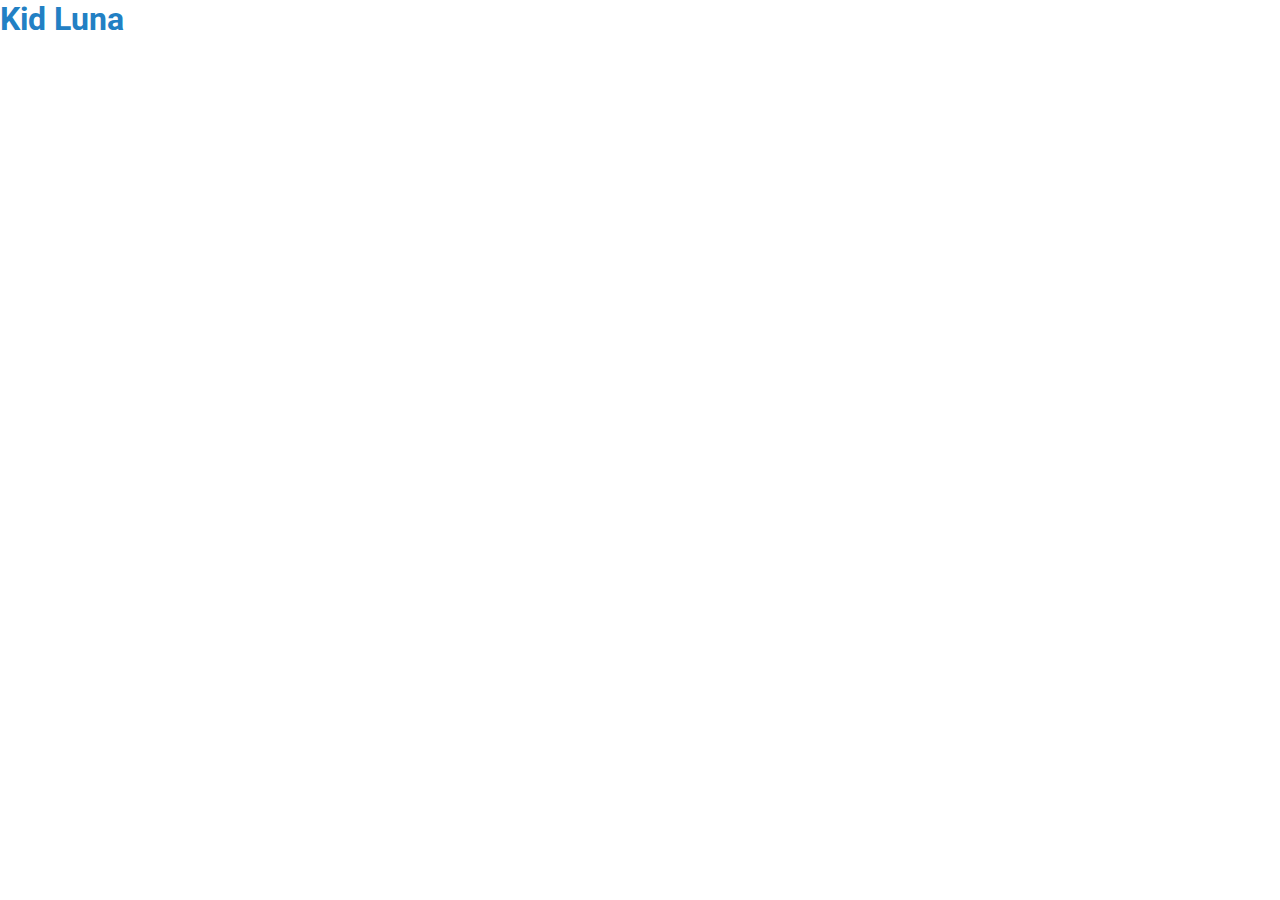
==== index.html @ a14f579c "Added main.js file" ====
<!-- KidLuna.co.uk -->
<!DOCTYPE html>
<html lang="en">

<head>
  <title>Kid Luna</title>
  <link href="style.css" rel="stylesheet" type="text/css" />
</head>

<body>
  <div class="header">
    <h1>Kid Luna</h1>
  </div>
  <div class="footer">

  </div>
</body>

</html>
---- style.css ----
/* Import google fonts here */

@import url("https://fonts.googleapis.com/css?family=Roboto");

/* Universal selector */

* {
  box-sizing: border-box;
  margin: 0;
  padding: 0;
  font-family: 'Roboto', sans-serif;
}

html {
  background: url("./images/_1080266.jpg") no-repeat, top;
  background-attachment: fixed;
  background-size: contain;
}

h1 {
  color: #2280c4;
}
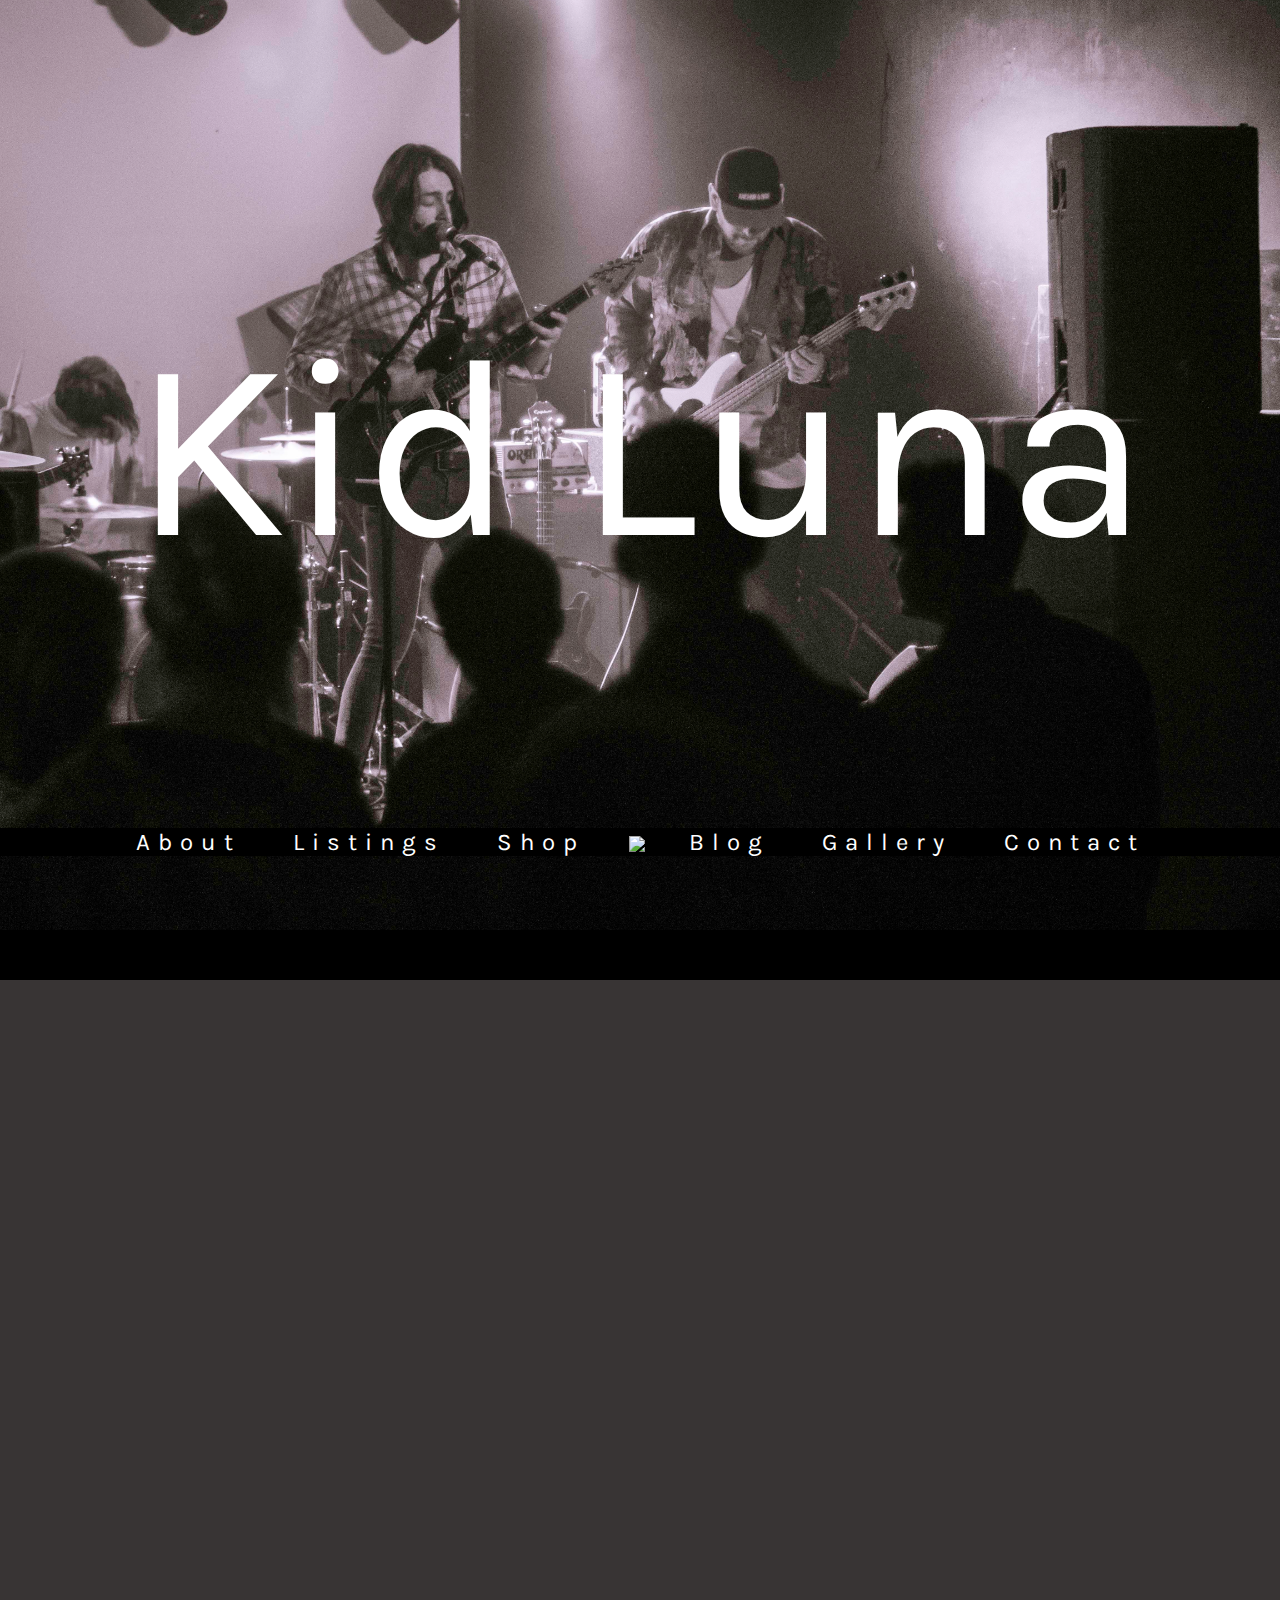
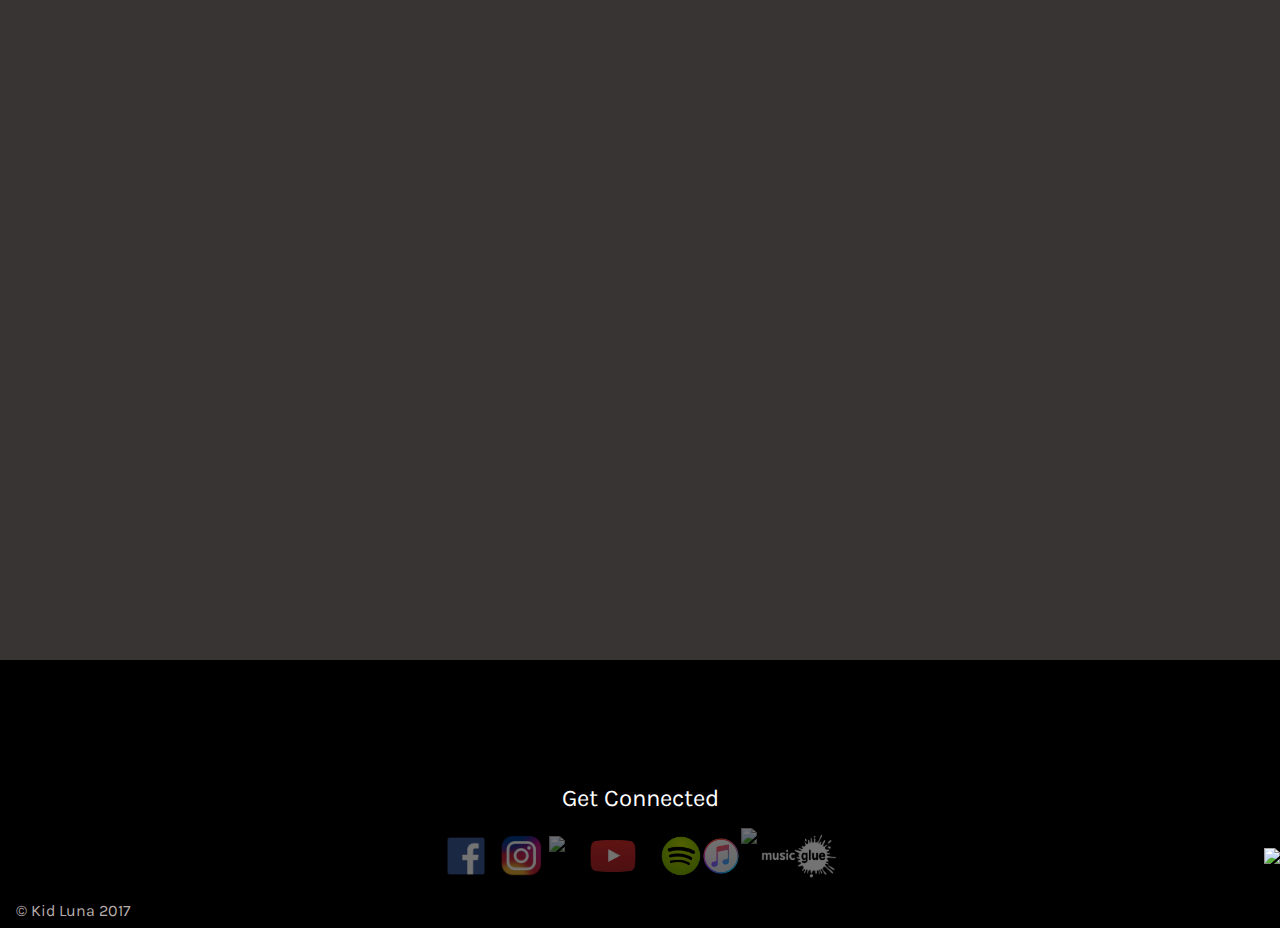
==== commit e74e6c42: "Added fixed navigation bar" ====
--- a/index.html
+++ b/index.html
@@ -1,18 +1,55 @@
-<!-- KidLuna.co.uk -->
+<!--- KidLuna.co.uk --->
 <!DOCTYPE html>
 <html lang="en">
 
 <head>
   <title>Kid Luna</title>
+  <meta charset="utf-8" http-equiv="content-type" content="text/html" />
+  <meta name="viewport" content="width=device-width; initial-scale=1.0; maximum-scale=1.0; user-scalable=no" />
+  <link href="favicon.ico" rel="icon" type="image/x-icon" />
   <link href="style.css" rel="stylesheet" type="text/css" />
+  <script src="https://ajax.googleapis.com/ajax/libs/jquery/2.1.4/jquery.min.js"></script>
+  <script src="main.js" type="text/javascript"></script>
 </head>
 
 <body>
   <div class="header">
     <h1>Kid Luna</h1>
   </div>
+  <div class="clear">
+    <div class="navbar">
+      <ul>
+        <li>About</li>
+        <li>Listings</li>
+        <li>Shop</li>
+        <li><img src="images/kidluna.jpg" /></li>
+        <li>Blog</li>
+        <li>Gallery</li>
+        <li>Contact</li>
+      </ul>
+    </div>
+  </div>
+  <div class="content">
+
+
+
+
+
+  </div>
   <div class="footer">
-
+    <p>Get Connected</p>
+    <div class="social">
+      <img id="facebook" src="images/logos/facebook.png" />
+      <img id="instagram" src="images/logos/instagram.png" />
+      <img id="twitter" src="images/logos/twitter.png" />
+      <img id="youtube" src="images/logos/youtube.png" />
+      <img id="spotify" src="images/logos/spotify.png" />
+      <img id="itunes" src="images/logos/itunes.png" />
+      <img id="soundcloud" src="images/logos/soundcloud.png" />
+      <img id="musicglue" src="images/logos/musicglue.png" />
+    </div>
+    <span>&copy Kid Luna 2017</span>
+    <img src="images/kidluna.jpg" />
   </div>
 </body>
 
--- a/style.css
+++ b/style.css
@@ -1,22 +1,201 @@
-/* Import google fonts here */
-
-@import url("https://fonts.googleapis.com/css?family=Roboto");
-
-/* Universal selector */
-
+/*** Imported Google Fonts ***/
+@import url('https://fonts.googleapis.com/css?family=Karla:400,700|Roboto:400,700');
+
+/***
+Color Palette - Lunar Eclipse & Astronomy 101
+#3e3a3a
+#b9adad
+#ded4d4
+#731c1c
+#000000
+#154f90
+#bbd7f6
+#ffffff
+#d0d0d0
+#fff2b9
+***/
+
+/*** Media Queries ***/
+
+/*** Universal Selector ***/
 * {
   box-sizing: border-box;
   margin: 0;
   padding: 0;
-  font-family: 'Roboto', sans-serif;
-}
-
-html {
-  background: url("./images/_1080266.jpg") no-repeat, top;
+  border: 0;
+}
+
+/*** Global Styling ***/
+html,
+body {
+  width: 100%;
+  height: 100%;
+  font-family: 'Karla', sans-serif;
+  color: #fff;
+}
+
+body {
+  background-image: url(images/pics/_1080158.jpg);
+  background-repeat: no-repeat;
   background-attachment: fixed;
-  background-size: contain;
+  background-position: center;
+  background-size: cover;
+  background-color: #000;
+}
+
+/*** Header Styling on Home Page ***/
+.header {
+  width: 100%;
+  height: 100%;
+  line-height: 100%;
+  display: table;
+  position: relative;
+  text-align: center;
 }
 
 h1 {
-  color: #2280c4;
-}
+  font-size: 16rem;
+  font-weight: 400;
+  display: table-cell;
+  position: relative;
+  vertical-align: middle;
+}
+
+/*** Navigation Styling across Site ***/
+.navbar {
+  width: 100%;
+  height: auto;
+  background-color: #000;
+  display: inline-block;
+  text-align: center;
+}
+
+.navbar img {
+  height: 4.5rem;
+  vertical-align: middle;
+  margin: 0 -2rem;
+}
+
+.navbar li {
+  display: inline-block;
+  vertical-align: middle;
+  width: auto;
+  margin: 0 1.5rem;
+  font-size: 1.5rem;
+  letter-spacing: 0.5rem;
+}
+
+/*** .stick class added to navbar by JQuery ***/
+.stick {
+  position: fixed;
+  top: 0;
+  z-index: 999;
+}
+
+.clear {
+  width: 100%;
+  height: 4.5rem;
+  margin-top: -4.5rem;
+}
+
+/*** Content Styling ***/
+.content {
+  width: 100%;
+  height: 80rem;
+  background-color: #3e3a3a;
+  position: relative;
+  display: inline-block;
+  margin: 5rem 0;
+  opacity: 0.9;
+}
+
+/*** Footer Styling ***/
+.footer {
+  width: 100%;
+  height: 10rem;
+  background-color: #000;
+  text-align: center;
+  position: relative;
+}
+
+.footer p {
+  font-size: 1.5rem;
+  margin: 1.5rem 0;
+  position: relative;
+  top: 10%;
+}
+
+.footer span {
+  position: absolute;
+  bottom: 0;
+  left: 0;
+  color: #b9adad;
+  margin-left: 1rem;
+  margin-bottom: 0.5rem;
+}
+
+.footer img {
+  height: 4.5rem;
+  position: absolute;
+  right: 0;
+  bottom: 0;
+  margin-bottom: 0.5rem;
+}
+
+/*** Social Media Styling ***/
+.social {
+  text-align: center;
+  display: table;
+  position: relative;
+  width: 100%;
+  height: auto;
+}
+
+.social img {
+  position: relative;
+  display: inline-block;
+  filter: brightness(50%);
+  opacity: 0.9;
+  vertical-align: middle;
+  margin: 0;
+}
+
+#facebook {
+  width: auto;
+  height: 2.5rem;
+}
+
+#instagram {
+  width: auto;
+  height: 3.5rem;
+}
+
+#twitter {
+  width: auto;
+  height: 2.5rem;
+}
+
+#youtube {
+  width: auto;
+  height: 4.5rem;
+}
+
+#spotify {
+  width: auto;
+  height: 2.5rem;
+}
+
+#itunes {
+  width: auto;
+  height: 2.5rem;
+}
+
+#soundcloud {
+  width: auto;
+  height: 3.5rem;
+}
+
+#musicglue {
+  width: auto;
+  height: 3rem;
+}
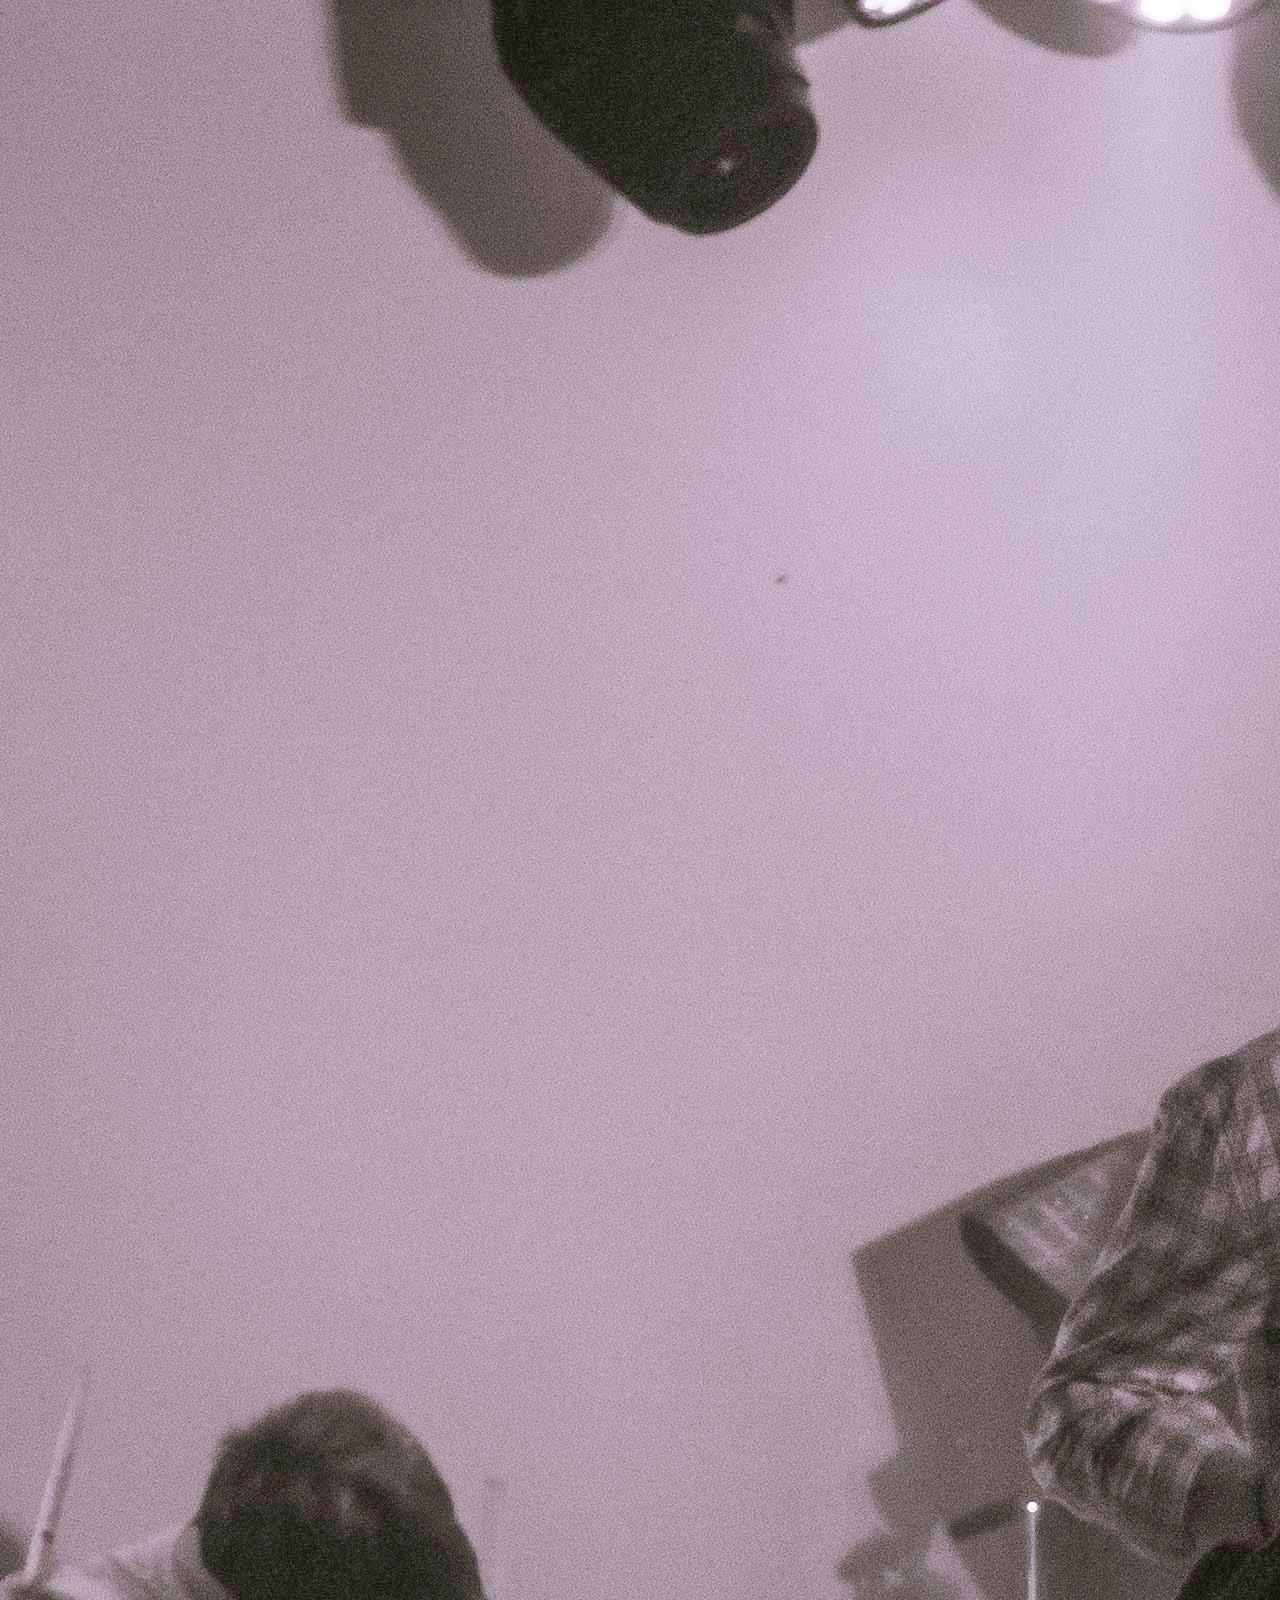
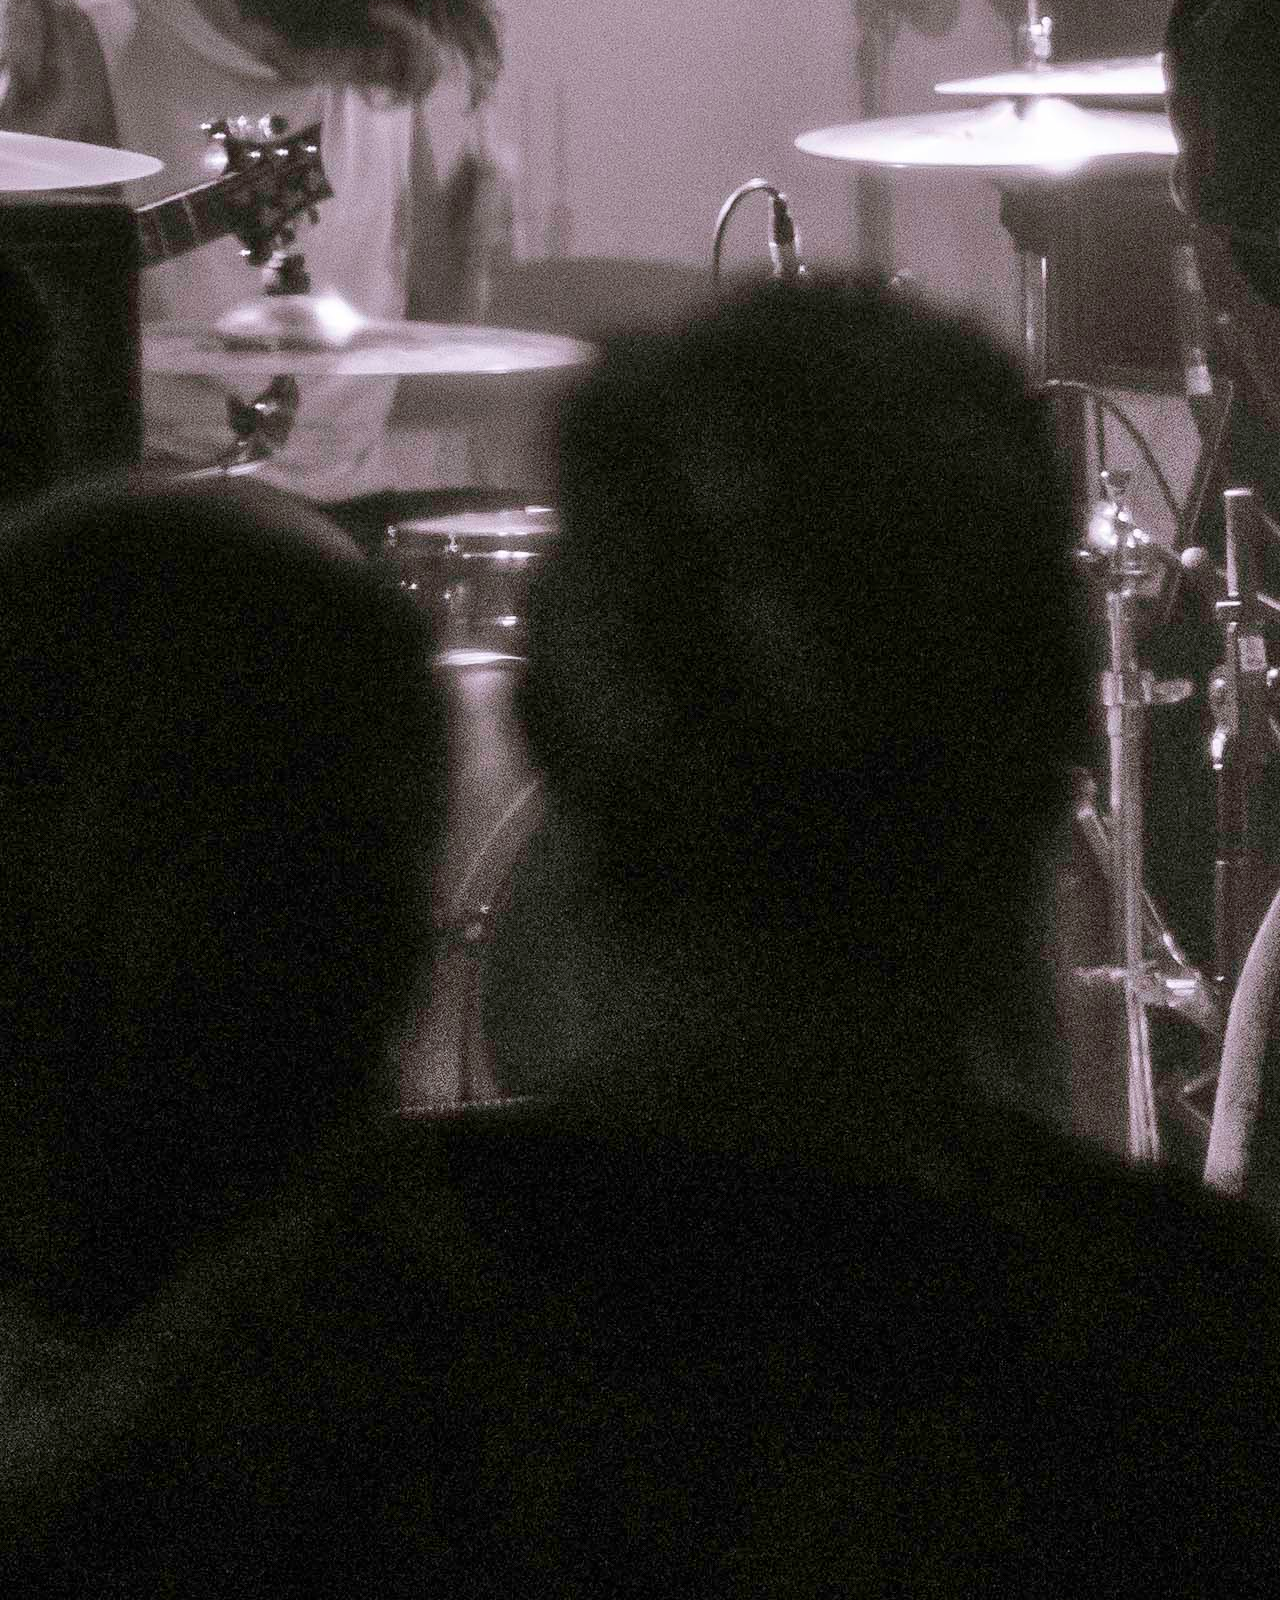
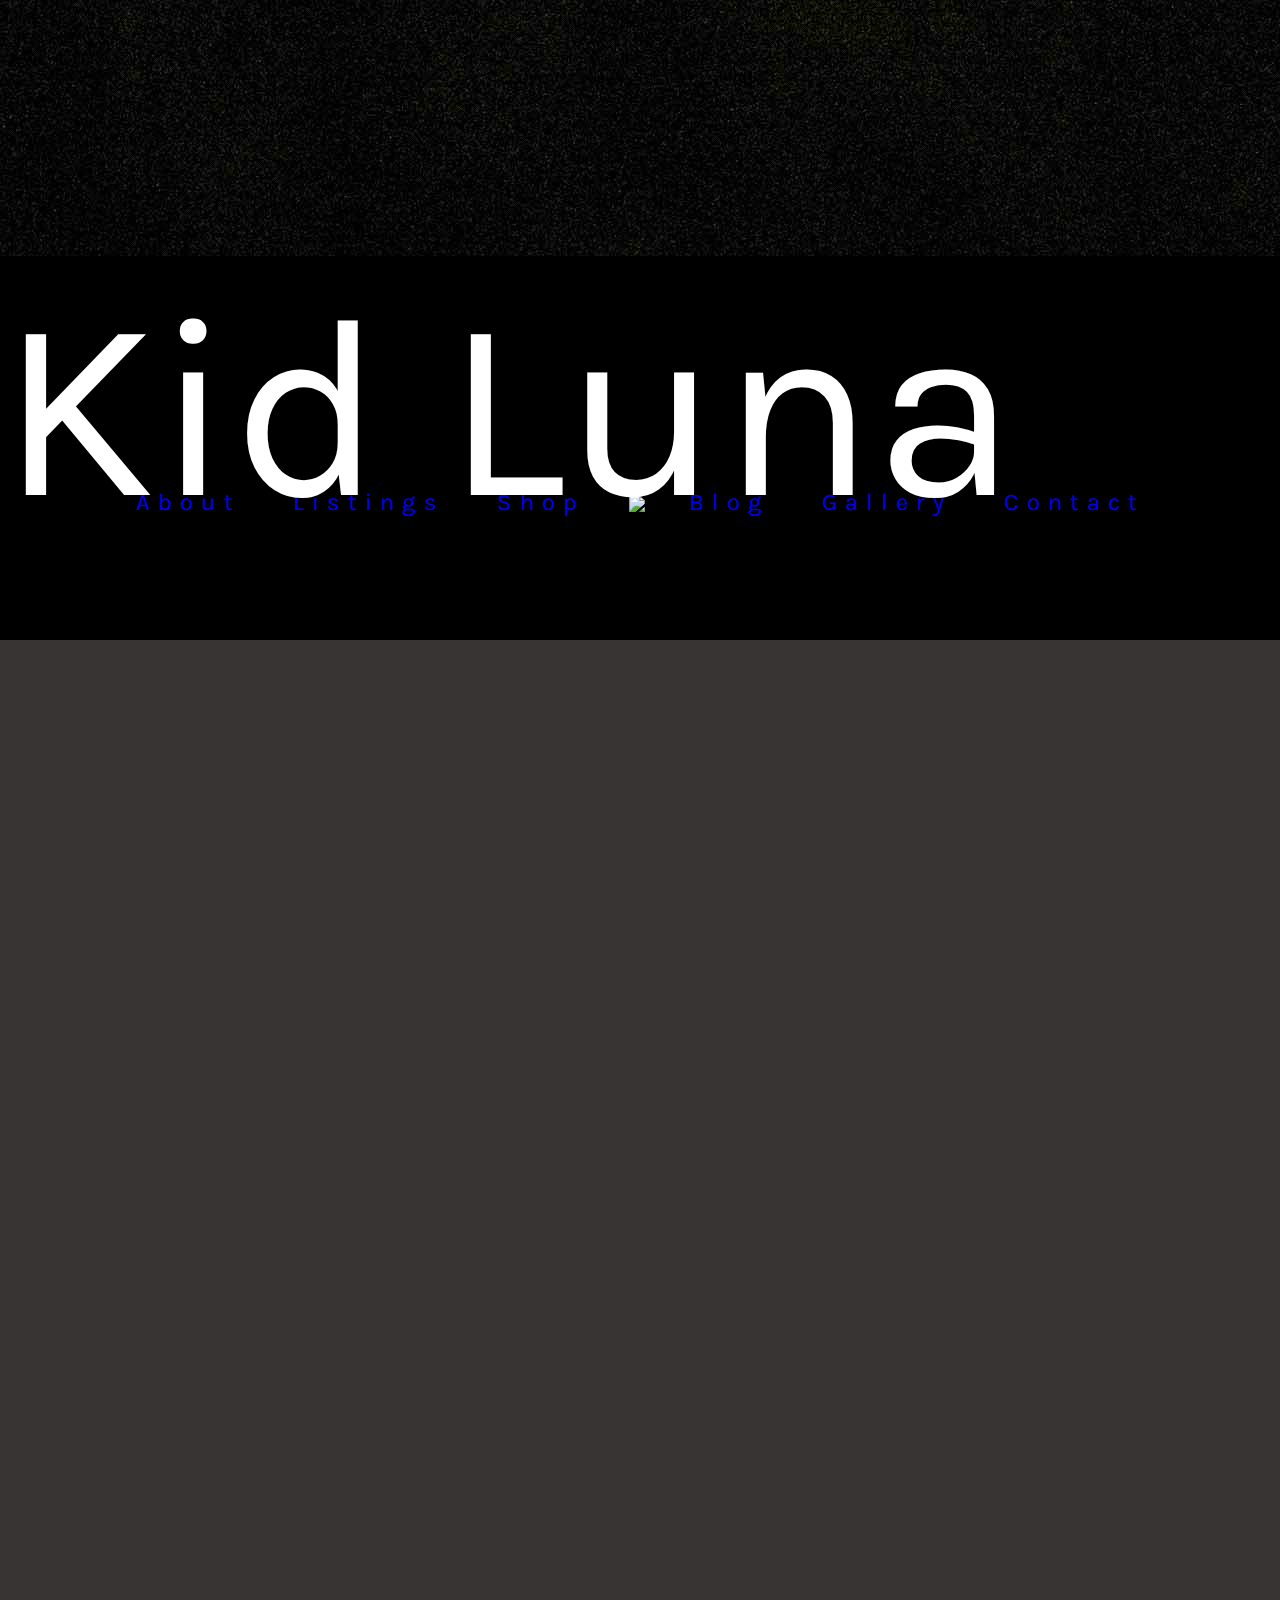
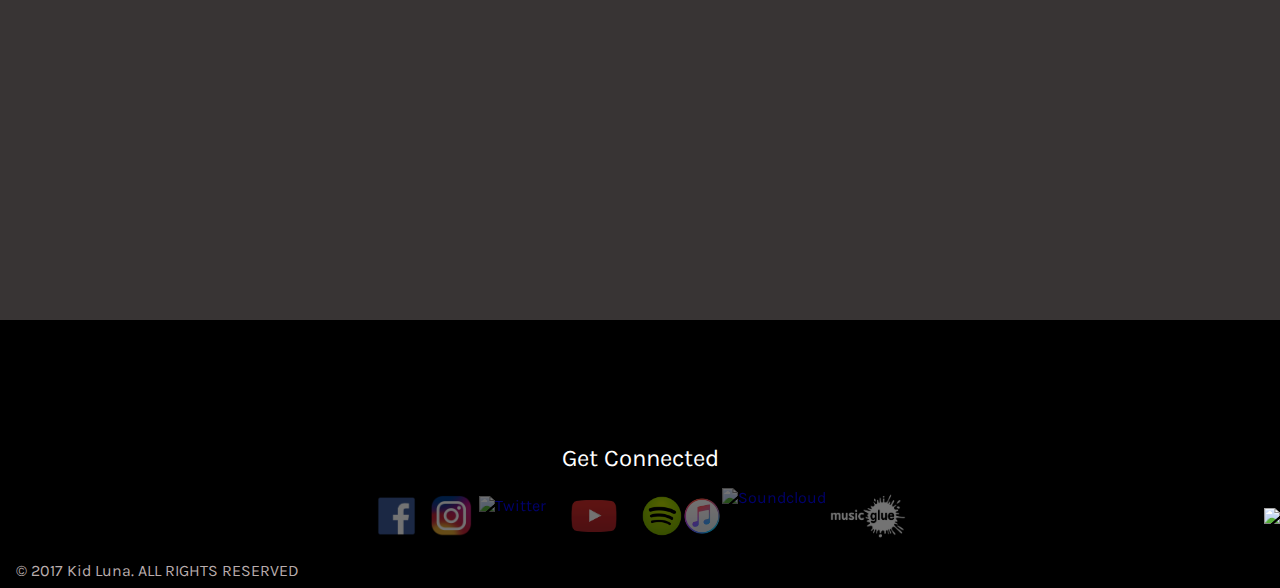
==== commit 75629cf8: "Removed underscores from .jpg files" ====
--- a/index.html
+++ b/index.html
@@ -1,34 +1,41 @@
 <!--- KidLuna.co.uk --->
 <!DOCTYPE html>
 <html lang="en">
-
+<!--- Head metadata/ Links --->
 <head>
-  <title>Kid Luna</title>
+  <title>Kid Luna - Home</title>
   <meta charset="utf-8" http-equiv="content-type" content="text/html" />
   <meta name="viewport" content="width=device-width; initial-scale=1.0; maximum-scale=1.0; user-scalable=no" />
-  <link href="favicon.ico" rel="icon" type="image/x-icon" />
+  <link href="images/favicon.ico" rel="icon" type="image/x-icon" />
   <link href="style.css" rel="stylesheet" type="text/css" />
   <script src="https://ajax.googleapis.com/ajax/libs/jquery/2.1.4/jquery.min.js"></script>
   <script src="main.js" type="text/javascript"></script>
 </head>
-
+<!--- Body --->
 <body>
-  <div class="header">
+  <!--- Homepage Background --->
+  <div id="home">
+    <img src="images/pics/1080158.jpg" alt="Background" />
+  </div>
+  <!--- Homepage Header --->
+  <div class="main">
     <h1>Kid Luna</h1>
   </div>
+  <!--- Navigation Bar --->
   <div class="clear">
     <div class="navbar">
       <ul>
-        <li>About</li>
-        <li>Listings</li>
-        <li>Shop</li>
-        <li><img src="images/kidluna.jpg" /></li>
-        <li>Blog</li>
-        <li>Gallery</li>
-        <li>Contact</li>
+        <a href="library/about.html"><li>About</li></a>
+        <a href="library/listings.html"><li>Listings</li></a>
+        <a href="library/shop.html"><li>Shop</li></a>
+        <a href="./"><li><img src="images/kidluna.jpg" /></li></a>
+        <a href="library/blog.html"><li>Blog</li></a>
+        <a href="library/gallery.html"><li>Gallery</li></a>
+        <a href="library/contact.html"><li>Contact</li></a>
       </ul>
     </div>
   </div>
+  <!--- Homepage Content --->
   <div class="content">
 
 
@@ -36,21 +43,22 @@
 
 
   </div>
+  <!--- Page Footer/ Links --->
   <div class="footer">
     <p>Get Connected</p>
     <div class="social">
-      <img id="facebook" src="images/logos/facebook.png" />
-      <img id="instagram" src="images/logos/instagram.png" />
-      <img id="twitter" src="images/logos/twitter.png" />
-      <img id="youtube" src="images/logos/youtube.png" />
-      <img id="spotify" src="images/logos/spotify.png" />
-      <img id="itunes" src="images/logos/itunes.png" />
-      <img id="soundcloud" src="images/logos/soundcloud.png" />
-      <img id="musicglue" src="images/logos/musicglue.png" />
+      <a href="https://www.facebook.com/kidluna" target="_blank"><img id="facebook" alt="Facebook" src="images/logos/facebook.png" /></a>
+      <a href="https://www.instagram.com/kidlunauk" target="_blank"><img id="instagram" alt="Instagram" src="images/logos/instagram.png" /></a>
+      <a href="https://twitter.com/kidlunauk" target="_blank"><img id="twitter" alt="Twitter" src="images/logos/twitter.png" /></a>
+      <a href="https://www.youtube.com/channel/UChAxCK64Sa6JTyTz7upKN-w" target="_blank"><img id="youtube" alt="YouTube" src="images/logos/youtube.png" /></a>
+      <a href="https://open.spotify.com/artist/1AgLjb0BJf4YpuxrtY7rSk" target="_blank"><img id="spotify" alt="Spotify" src="images/logos/spotify.png" /></a>
+      <a href="https://itunes.apple.com/gb/artist/kid-luna/id1265847874" target="_blank"><img id="itunes" alt="iTunes" src="images/logos/itunes.png" /></a>
+      <a href="https://soundcloud.com/kid-luna" target="_blank"><img id="soundcloud" alt="Soundcloud" src="images/logos/soundcloud.png" /></a>
+      <a href="https://www.musicglue.com/kid-luna" target="_blank"><img id="musicglue" alt="Music Glue" src="images/logos/musicglue.png" /></a>
     </div>
-    <span>&copy Kid Luna 2017</span>
-    <img src="images/kidluna.jpg" />
-  </div>
+    <span>&copy 2017 Kid Luna. ALL RIGHTS RESERVED</span>
+    <a href="./"><img src="images/kidluna.jpg" /></a>
 </body>
 
 </html>
+<!--- End HTML --->
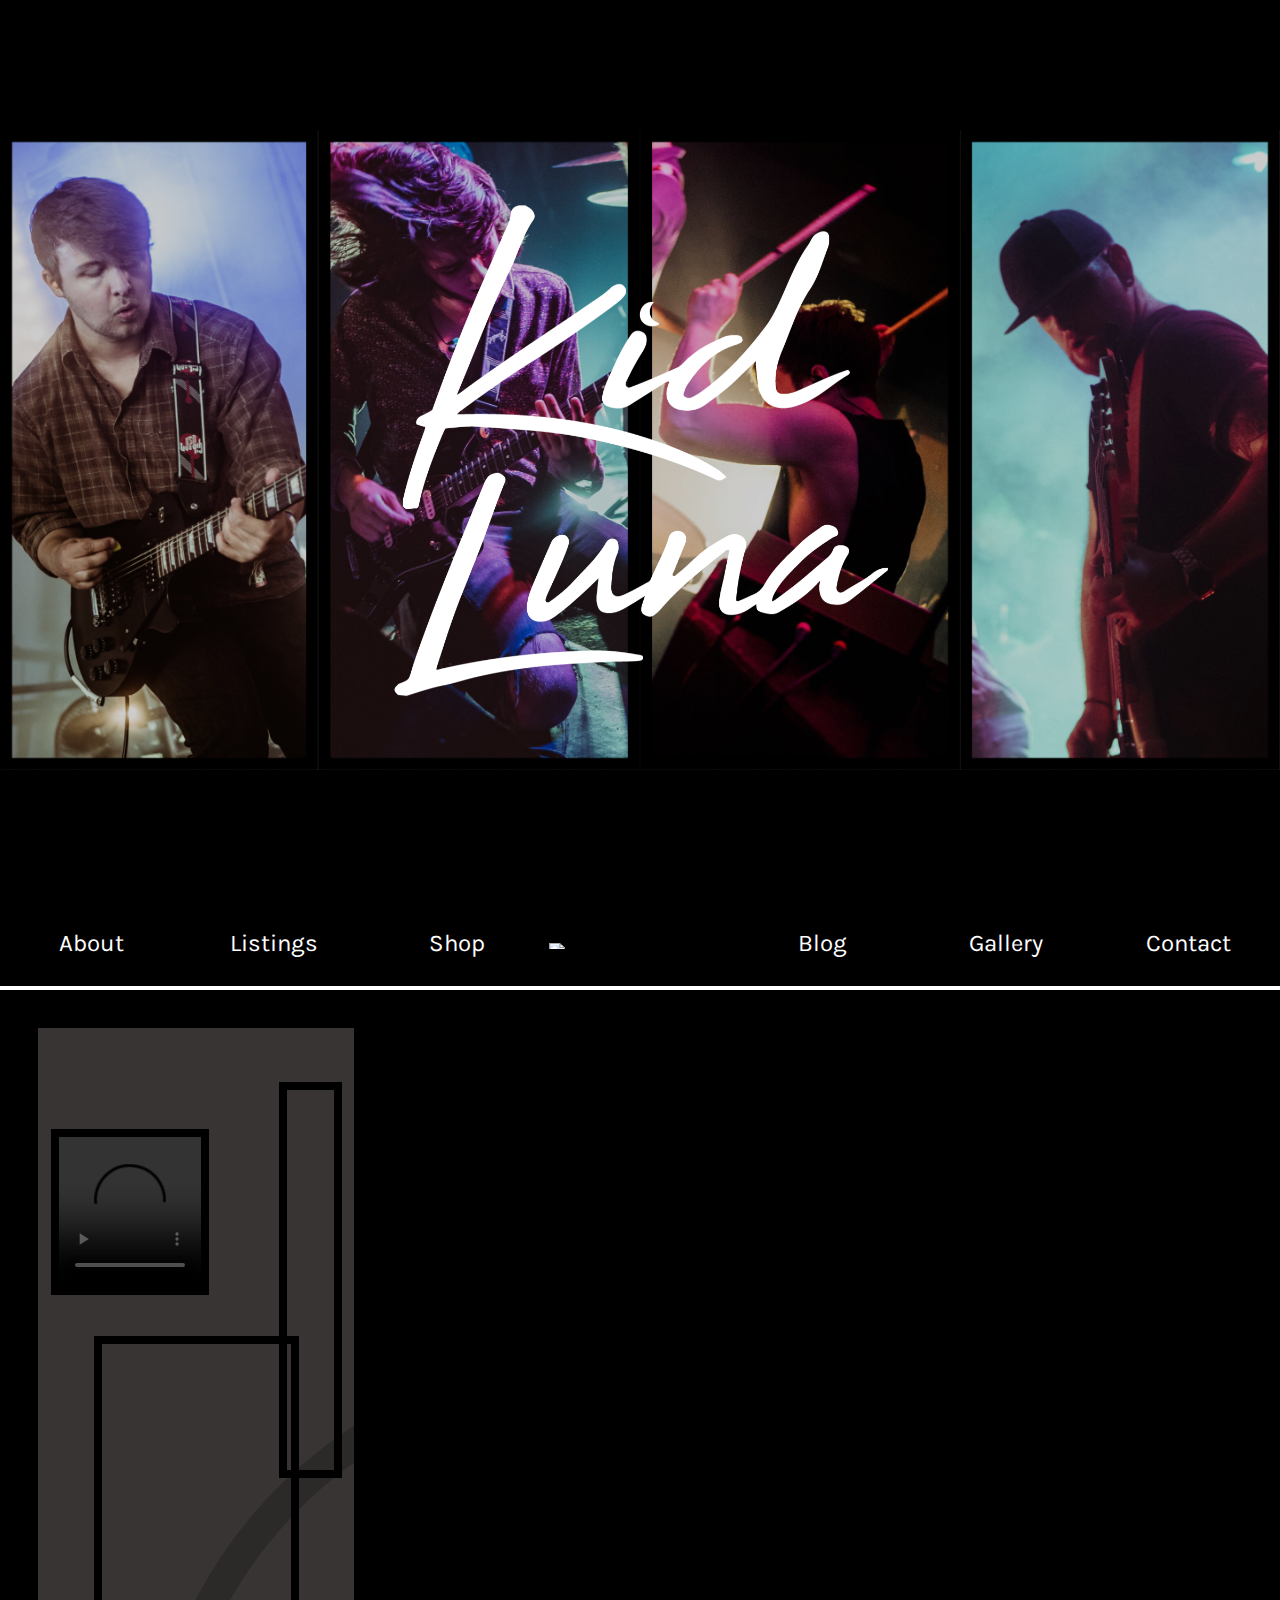
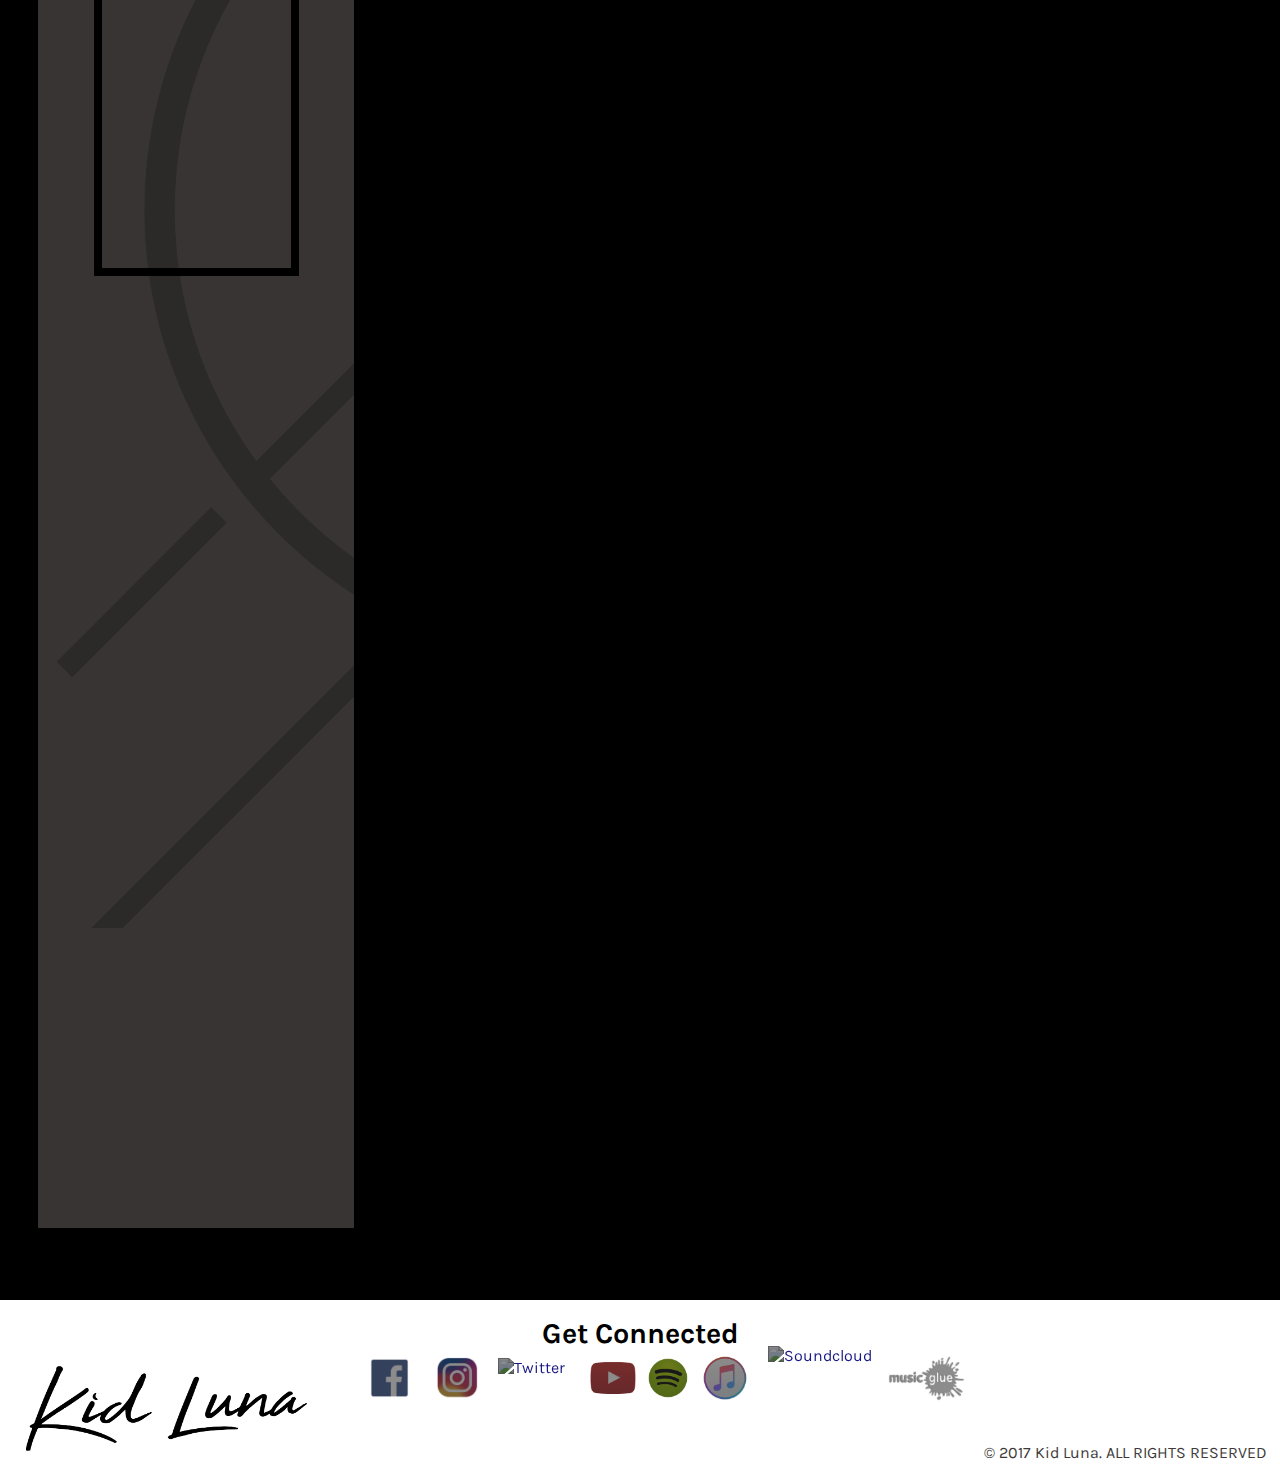
==== commit 06ce0ea2: "Updated content and fixed footer" ====
--- a/index.html
+++ b/index.html
@@ -1,42 +1,59 @@
 <!--- KidLuna.co.uk --->
 <!DOCTYPE html>
 <html lang="en">
-<!--- Head metadata/ Links --->
+
+<!--- Head Metadata/ Links --->
 <head>
   <title>Kid Luna - Home</title>
   <meta charset="utf-8" http-equiv="content-type" content="text/html" />
-  <meta name="viewport" content="width=device-width; initial-scale=1.0; maximum-scale=1.0; user-scalable=no" />
+  <meta name="viewport" content="width=device-width; initial-scale=1.0" />
   <link href="images/favicon.ico" rel="icon" type="image/x-icon" />
   <link href="style.css" rel="stylesheet" type="text/css" />
   <script src="https://ajax.googleapis.com/ajax/libs/jquery/2.1.4/jquery.min.js"></script>
   <script src="main.js" type="text/javascript"></script>
 </head>
-<!--- Body --->
+
 <body>
-  <!--- Homepage Background --->
+  <!--- Home Page Background --->
   <div id="home">
-    <img src="images/pics/1080158.jpg" alt="Background" />
+    <img src="images/background.jpg" alt="Background" />
   </div>
-  <!--- Homepage Header --->
+  <!--- Home Page Header --->
   <div class="main">
-    <h1>Kid Luna</h1>
+    <img src="images/kidluna.png" alt="Kid Luna" />
   </div>
   <!--- Navigation Bar --->
   <div class="clear">
     <div class="navbar">
       <ul>
-        <a href="library/about.html"><li>About</li></a>
-        <a href="library/listings.html"><li>Listings</li></a>
-        <a href="library/shop.html"><li>Shop</li></a>
-        <a href="./"><li><img src="images/kidluna.jpg" /></li></a>
-        <a href="library/blog.html"><li>Blog</li></a>
-        <a href="library/gallery.html"><li>Gallery</li></a>
-        <a href="library/contact.html"><li>Contact</li></a>
+        <li><a href="library/about.html">About</a></li>
+        <li><a href="library/listings.html">Listings</a></li>
+        <li><a href="library/shop.html">Shop</a></li>
+        <li><a href="./"><img src="images/logo.jpg" /></a></li>
+        <li><a href="library/blog.html">Blog</a></li>
+        <li><a href="library/gallery.html">Gallery</a></li>
+        <li><a href="library/contact.html">Contact</a></li>
       </ul>
     </div>
   </div>
-  <!--- Homepage Content --->
+  <!--- Home Page Content --->
   <div class="content">
+    <img src="images/logo-black.png" alt="Logo" />
+    <div id="spotify-player">
+      <iframe width="100%" height="100%" src="https://open.spotify.com/embed/artist/1AgLjb0BJf4YpuxrtY7rSk" frameborder="0" allowtransparency="true">
+    </iframe>
+    </div>
+    <div id="promo-video">
+      <video width="100%" height="100%" controls>
+      <source src="video/ep-promo.mp4" type="video/mp4" />
+      Sorry, this video could not be played.
+    </video>
+    </div>
+    <div id="youtube-player">
+      <iframe width="100%" height="100%" src="https://www.youtube.com/embed/eU9oEmRk1_g?autoplay=0" frameborder="0" allowfullscreen>
+      </iframe>
+    </div>
+
 
 
 
@@ -57,7 +74,8 @@
       <a href="https://www.musicglue.com/kid-luna" target="_blank"><img id="musicglue" alt="Music Glue" src="images/logos/musicglue.png" /></a>
     </div>
     <span>&copy 2017 Kid Luna. ALL RIGHTS RESERVED</span>
-    <a href="./"><img src="images/kidluna.jpg" /></a>
+    <a href="./"><img src="images/kidluna-black.png" /></a>
+  </div>
 </body>
 
 </html>
--- a/style.css
+++ b/style.css
@@ -22,7 +22,6 @@
   box-sizing: border-box;
   margin: 0;
   padding: 0;
-  border: 0;
 }
 
 /*** Global Styling ***/
@@ -31,118 +30,197 @@
   width: 100%;
   height: 100%;
   font-family: 'Karla', sans-serif;
+  background-color: #000;
   color: #fff;
 }
 
-body {
-  background-image: url(images/pics/_1080158.jpg);
-  background-repeat: no-repeat;
-  background-attachment: fixed;
-  background-position: center;
-  background-size: cover;
+/*** Home Page Styling ***/
+#home {
+  height: 100%;
+  width: 100%;
+  position: fixed;
+  top: 0;
+  left: 0;
+}
+
+#home img {
+  position: absolute;
+  width: 100%;
+  height: auto;
+  margin: auto;
+  top: 0;
+  left: 0;
+  right: 0;
+  bottom: 0;
+  filter: brightness(80%);
+}
+
+.main {
+  width: 100%;
+  height: 100%;
+}
+
+.main img {
+  position: absolute;
+  width: 70%;
+  height: auto;
+  top: 0;
+  left: 0;
+  bottom: 0;
+  right: 0;
+  margin: auto;
+}
+
+/*** Navigation Styling across Site ***/
+.clear {
+  width: 100%;
+  height: auto;
+}
+
+.navbar {
+  width: 100%;
+  height: 10%;
+  position: absolute;
   background-color: #000;
-}
-
-/*** Header Styling on Home Page ***/
-.header {
-  width: 100%;
-  height: 100%;
-  line-height: 100%;
+  border-bottom: 0.3rem solid #fff;
+  overflow: hidden;
+  text-align: center;
+}
+
+.navbar ul {
   display: table;
-  position: relative;
-  text-align: center;
-}
-
-h1 {
-  font-size: 16rem;
-  font-weight: 400;
+  table-layout: fixed;
+  width: 100%;
+  height: 100%;
+}
+
+.navbar li {
   display: table-cell;
   position: relative;
   vertical-align: middle;
-}
-
-/*** Navigation Styling across Site ***/
-.navbar {
-  width: 100%;
-  height: auto;
-  background-color: #000;
-  display: inline-block;
-  text-align: center;
+  font-size: 150%;
+  color: #fff;
+  overflow: hidden;
 }
 
 .navbar img {
-  height: 4.5rem;
+  display: table-cell;
+  position: relative;
   vertical-align: middle;
-  margin: 0 -2rem;
-}
-
-.navbar li {
-  display: inline-block;
-  vertical-align: middle;
-  width: auto;
-  margin: 0 1.5rem;
-  font-size: 1.5rem;
-  letter-spacing: 0.5rem;
+  height: 7%;
+  margin: 0 auto -5%;
+}
+
+.navbar a {
+  color: #fff;
+  text-decoration: none;
+}
+
+.navbar a:hover {
+  filter: brightness(30%);
 }
 
 /*** .stick class added to navbar by JQuery ***/
 .stick {
   position: fixed;
   top: 0;
+  left: 0;
   z-index: 999;
 }
 
-.clear {
-  width: 100%;
-  height: 4.5rem;
-  margin-top: -4.5rem;
-}
-
-/*** Content Styling ***/
+/*** Content Styling across Site ***/
 .content {
-  width: 100%;
-  height: 80rem;
-  background-color: #3e3a3a;
+  width: auto;
+  height: 200%;
+  background-color: rgba(62, 58, 58, 0.9);
   position: relative;
   display: inline-block;
-  margin: 5rem 0;
-  opacity: 0.9;
-}
-
-/*** Footer Styling ***/
+  margin: 10% 3% 5%;
+  text-align: center;
+  box-shadow: -5px -5px 5px #000;
+}
+
+.content img {
+  position: absolute;
+  top: 0;
+  left: 0;
+  right: 0;
+  bottom: 0;
+  margin: auto;
+  opacity: 0.2;
+}
+
+#youtube-player {
+  width: 65%;
+  height: 30%;
+  position: relative;
+  display: inline-block;
+  border: 0.5rem solid #000;
+  margin-top: 13%;
+  font-size: 0;
+}
+
+#promo-video {
+  width: 50%;
+  height: auto;
+  border: 0.5rem solid #000;
+  position: relative;
+  margin-left: 4%;
+  margin-top: 32%;
+  font-size: 0;
+}
+
+#spotify-player {
+  height: 22%;
+  width: 20%;
+  position: absolute;
+  top: 3%;
+  right: 4%;
+  border: 0.5rem solid #000;
+  font-size: 0;
+}
+
+/*** Footer Styling across Site ***/
 .footer {
   width: 100%;
-  height: 10rem;
-  background-color: #000;
-  text-align: center;
-  position: relative;
+  height: 20%;
+  background-color: #fff;
+  text-align: center;
+  position: relative;
+  border-top: 0.5rem solid #000;
 }
 
 .footer p {
-  font-size: 1.5rem;
-  margin: 1.5rem 0;
-  position: relative;
+  font-size: 180%;
+  font-weight: 700;
+  position: relative;
+  color: #000;
   top: 10%;
+  margin-bottom: 1%;
 }
 
 .footer span {
   position: absolute;
-  bottom: 0;
-  left: 0;
-  color: #b9adad;
+  bottom: 1%;
+  right: 1%;
+  color: #3e3a3a;
   margin-left: 1rem;
   margin-bottom: 0.5rem;
 }
 
 .footer img {
-  height: 4.5rem;
-  position: absolute;
-  right: 0;
-  bottom: 0;
-  margin-bottom: 0.5rem;
-}
-
-/*** Social Media Styling ***/
+  width: 22%;
+  height: auto;
+  position: absolute;
+  left: 2%;
+  bottom: 12%;
+}
+
+.footer img:hover {
+  filter: contrast(40%);
+}
+
+/*** Social Media Styling across Site ***/
 .social {
   text-align: center;
   display: table;
@@ -160,39 +238,52 @@
   margin: 0;
 }
 
+.social img:hover {
+  filter: brightness(100%);
+}
+
+/*** Icon Styling across Site ***/
+
 #facebook {
   width: auto;
   height: 2.5rem;
+  margin-right: 1%;
 }
 
 #instagram {
   width: auto;
   height: 3.5rem;
+  margin-right: 1%;
 }
 
 #twitter {
   width: auto;
   height: 2.5rem;
+  margin-right: 1%;
 }
 
 #youtube {
   width: auto;
   height: 4.5rem;
+  margin: -1% -1%;
 }
 
 #spotify {
   width: auto;
   height: 2.5rem;
+  margin-right: 1%;
 }
 
 #itunes {
   width: auto;
-  height: 2.5rem;
+  height: 3rem;
+  margin-right: 1.5%;
 }
 
 #soundcloud {
   width: auto;
-  height: 3.5rem;
+  height: 4rem;
+  margin-right: 1%;
 }
 
 #musicglue {
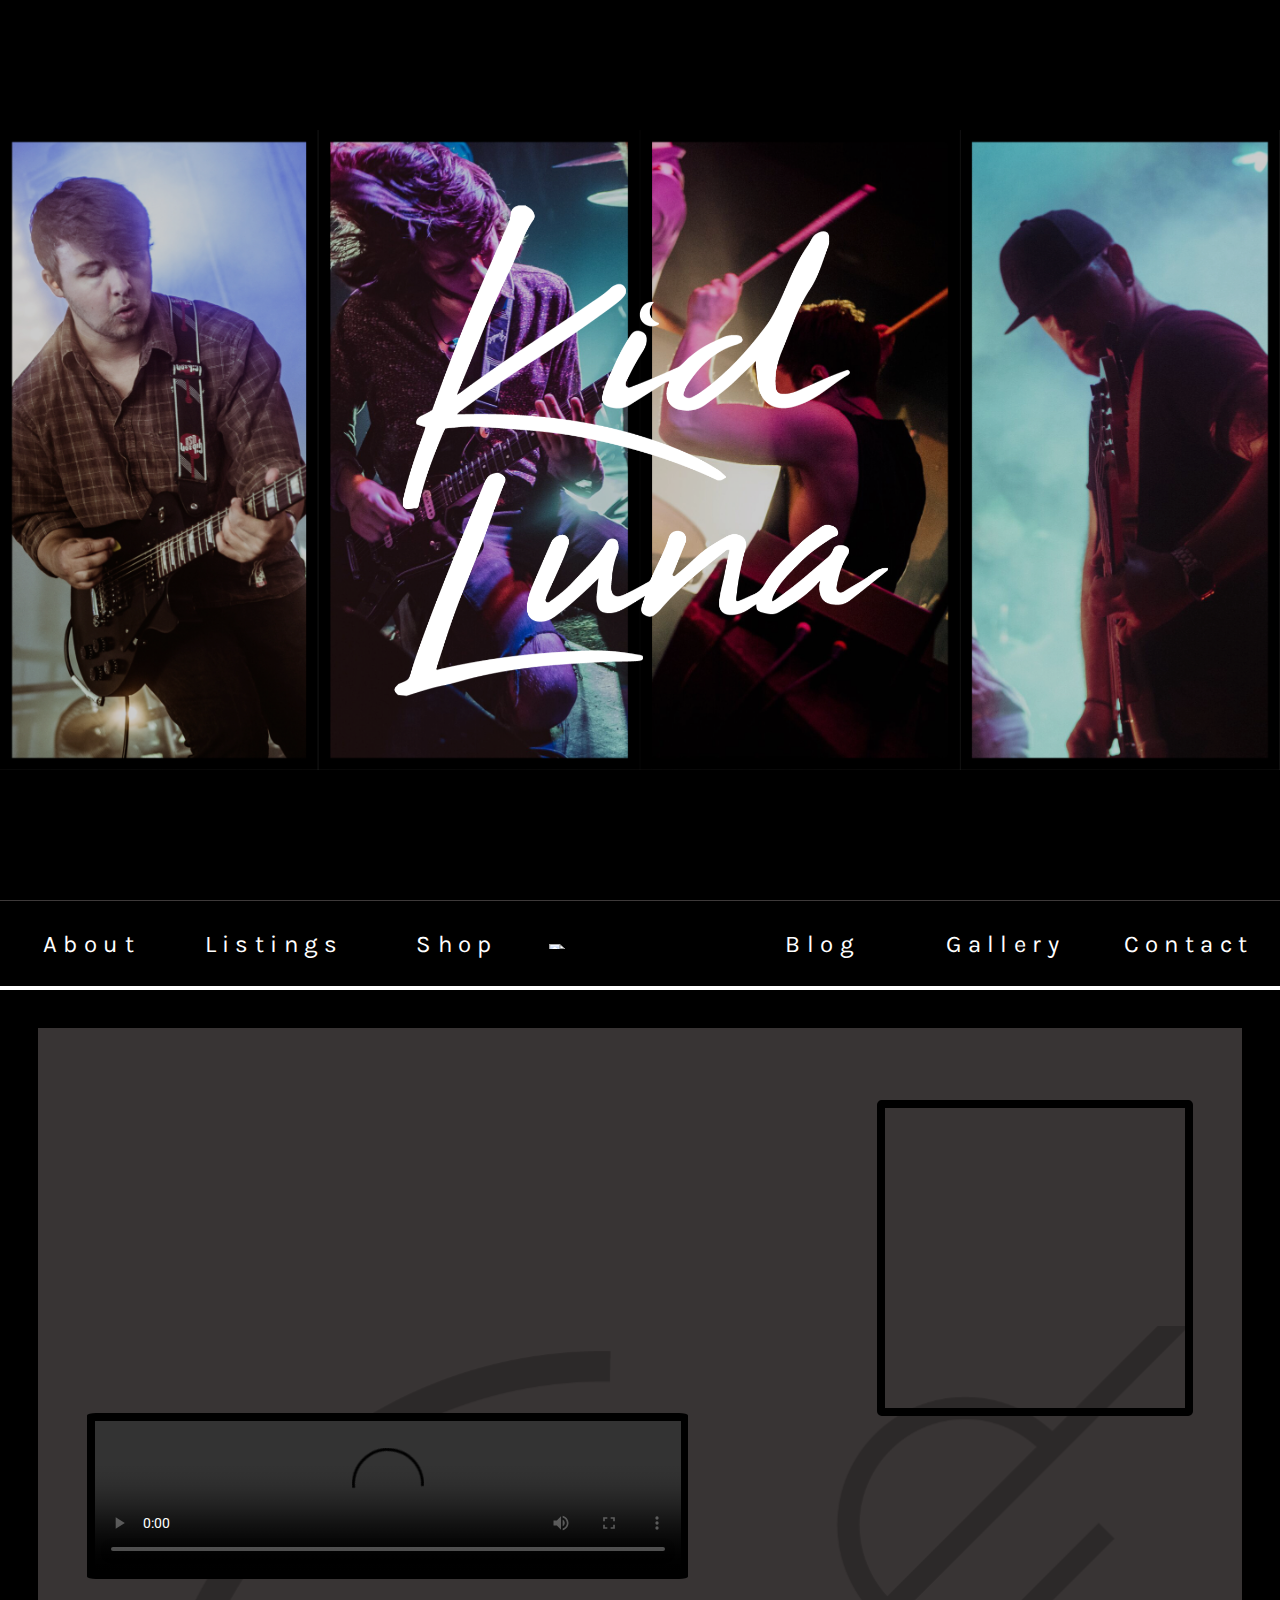
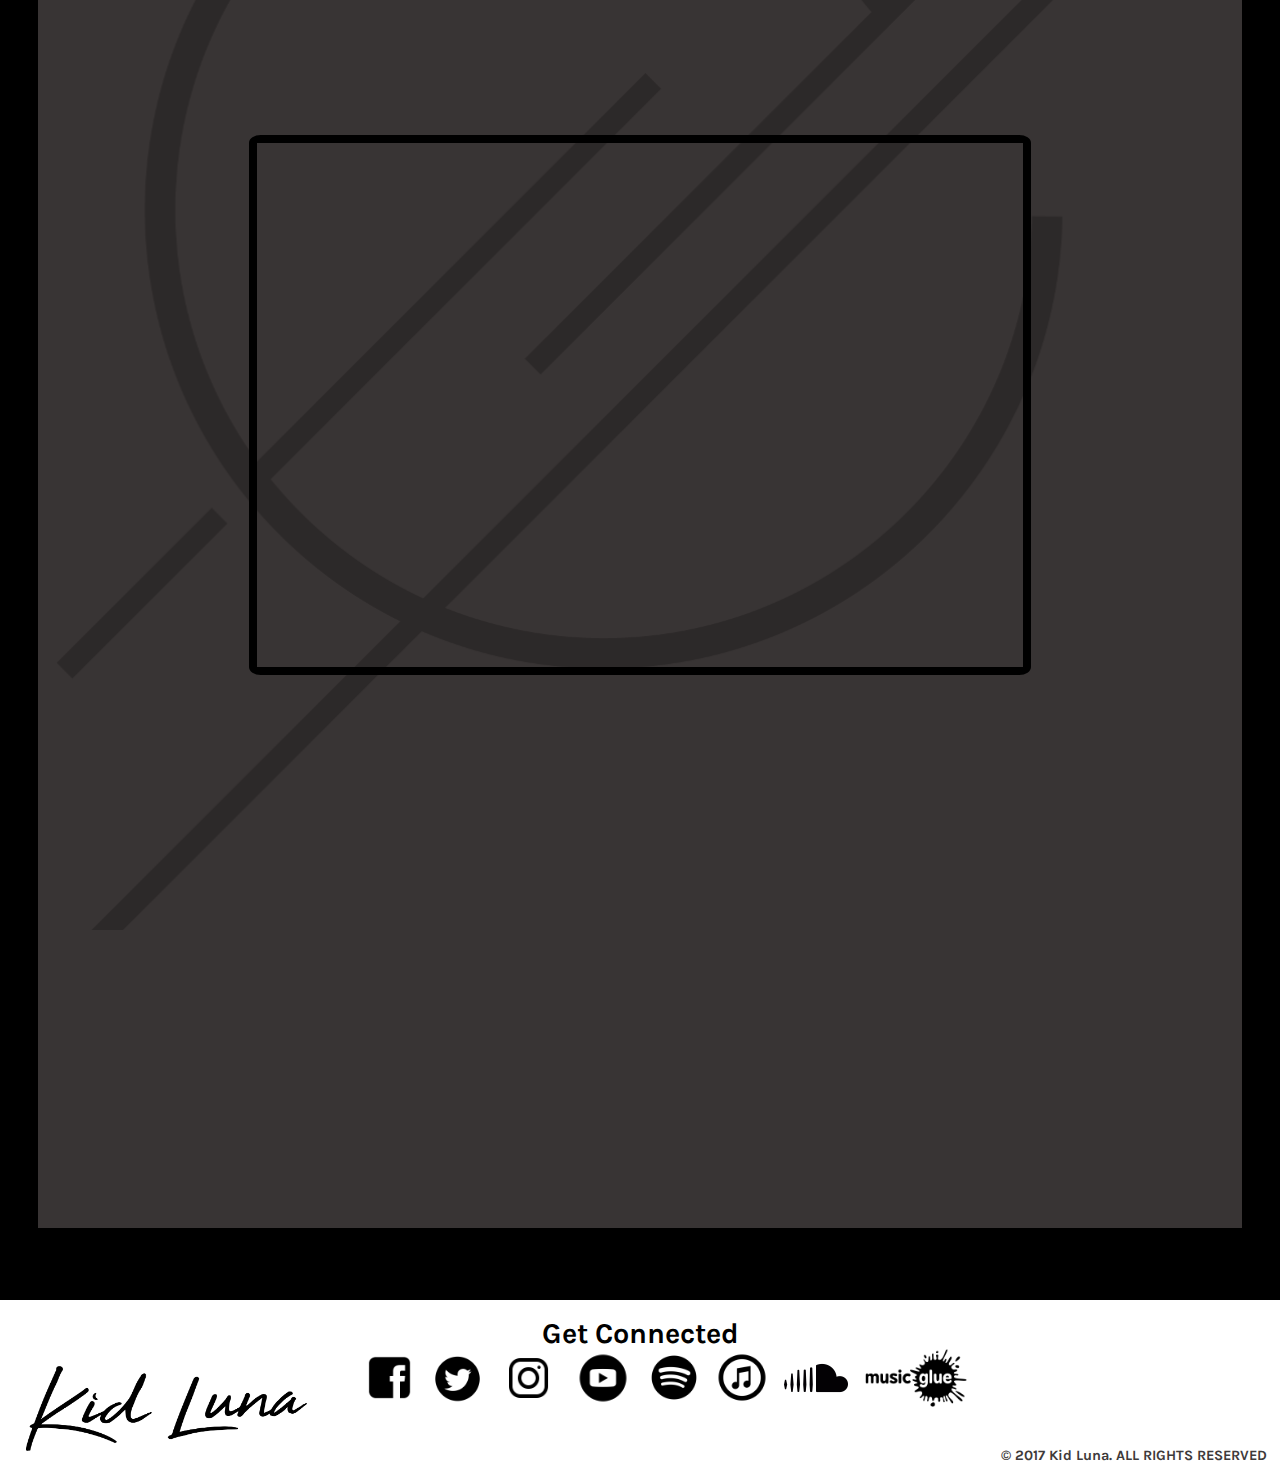
==== commit 494166cb: "Modified Social Media logos" ====
--- a/index.html
+++ b/index.html
@@ -40,7 +40,7 @@
   <div class="content">
     <img src="images/logo-black.png" alt="Logo" />
     <div id="spotify-player">
-      <iframe width="100%" height="100%" src="https://open.spotify.com/embed/artist/1AgLjb0BJf4YpuxrtY7rSk" frameborder="0" allowtransparency="true">
+      <iframe width="300" height="300" src="https://open.spotify.com/embed/artist/1AgLjb0BJf4YpuxrtY7rSk" frameborder="0" allowtransparency="true">
     </iframe>
     </div>
     <div id="promo-video">
@@ -53,25 +53,21 @@
       <iframe width="100%" height="100%" src="https://www.youtube.com/embed/eU9oEmRk1_g?autoplay=0" frameborder="0" allowfullscreen>
       </iframe>
     </div>
-
-
-
-
-
-
   </div>
   <!--- Page Footer/ Links --->
   <div class="footer">
     <p>Get Connected</p>
-    <div class="social">
-      <a href="https://www.facebook.com/kidluna" target="_blank"><img id="facebook" alt="Facebook" src="images/logos/facebook.png" /></a>
-      <a href="https://www.instagram.com/kidlunauk" target="_blank"><img id="instagram" alt="Instagram" src="images/logos/instagram.png" /></a>
-      <a href="https://twitter.com/kidlunauk" target="_blank"><img id="twitter" alt="Twitter" src="images/logos/twitter.png" /></a>
-      <a href="https://www.youtube.com/channel/UChAxCK64Sa6JTyTz7upKN-w" target="_blank"><img id="youtube" alt="YouTube" src="images/logos/youtube.png" /></a>
-      <a href="https://open.spotify.com/artist/1AgLjb0BJf4YpuxrtY7rSk" target="_blank"><img id="spotify" alt="Spotify" src="images/logos/spotify.png" /></a>
-      <a href="https://itunes.apple.com/gb/artist/kid-luna/id1265847874" target="_blank"><img id="itunes" alt="iTunes" src="images/logos/itunes.png" /></a>
-      <a href="https://soundcloud.com/kid-luna" target="_blank"><img id="soundcloud" alt="Soundcloud" src="images/logos/soundcloud.png" /></a>
-      <a href="https://www.musicglue.com/kid-luna" target="_blank"><img id="musicglue" alt="Music Glue" src="images/logos/musicglue.png" /></a>
+    <div id="social">
+      <ul>
+        <li><a href="https://www.facebook.com/kidluna" target="_blank"><img id="facebook" alt="Facebook" src="images/logos/facebook.png" /></a></li>
+        <li><a href="https://twitter.com/kidlunauk" target="_blank"><img id="twitter" alt="Twitter" src="images/logos/twitter.png" /></a></li>
+        <li><a href="https://www.instagram.com/kidlunauk" target="_blank"><img id="instagram" alt="Instagram" src="images/logos/instagram.png" /></a></li>
+        <li><a href="https://www.youtube.com/channel/UChAxCK64Sa6JTyTz7upKN-w" target="_blank"><img id="youtube" alt="YouTube" src="images/logos/youtube.png" /></a></li>
+        <li><a href="https://open.spotify.com/artist/1AgLjb0BJf4YpuxrtY7rSk" target="_blank"><img id="spotify" alt="Spotify" src="images/logos/spotify.png" /></a></li>
+        <li><a href="https://itunes.apple.com/gb/artist/kid-luna/id1265847874" target="_blank"><img id="itunes" alt="iTunes" src="images/logos/itunes.png" /></a></li>
+        <li><a href="https://soundcloud.com/kid-luna" target="_blank"><img id="soundcloud" alt="Soundcloud" src="images/logos/soundcloud.png" /></a></li>
+        <li><a href="https://www.musicglue.com/kid-luna" target="_blank"><img id="musicglue" alt="Music Glue" src="images/logos/musicglue.png" /></a></li>
+      </ul>
     </div>
     <span>&copy 2017 Kid Luna. ALL RIGHTS RESERVED</span>
     <a href="./"><img src="images/kidluna-black.png" /></a>
--- a/style.css
+++ b/style.css
@@ -71,6 +71,147 @@
   margin: auto;
 }
 
+/*** About Page Styling ***/
+#about {
+  height: 100%;
+  width: 100%;
+  position: fixed;
+  top: 0;
+  left: 0;
+}
+
+#about img {
+  position: absolute;
+  width: 100%;
+  height: auto;
+  margin: auto;
+  top: 0;
+  left: 0;
+  right: 0;
+  bottom: 0;
+  filter: brightness(80%);
+}
+
+/*** Blog Page Styling ***/
+#blog {
+  height: 100%;
+  width: 100%;
+  position: fixed;
+  top: 0;
+  left: 0;
+}
+
+#blog img {
+  position: absolute;
+  width: 100%;
+  height: auto;
+  margin: auto;
+  top: 0;
+  left: 0;
+  right: 0;
+  bottom: 0;
+  filter: brightness(80%);
+}
+
+/*** Contact Page Styling ***/
+#contact {
+  height: 100%;
+  width: 100%;
+  position: fixed;
+  top: 0;
+  left: 0;
+}
+
+#contact img {
+  position: absolute;
+  width: 100%;
+  height: auto;
+  margin: auto;
+  top: 0;
+  left: 0;
+  right: 0;
+  bottom: 0;
+  filter: brightness(80%);
+}
+
+/*** Gallery Page Styling ***/
+#gallery {
+  height: 100%;
+  width: 100%;
+  position: fixed;
+  top: 0;
+  left: 0;
+}
+
+#gallery img {
+  position: absolute;
+  width: 100%;
+  height: auto;
+  margin: auto;
+  top: 0;
+  left: 0;
+  right: 0;
+  bottom: 0;
+  filter: brightness(80%);
+}
+
+/*** Listings Page Styling ***/
+#listings {
+  height: 100%;
+  width: 100%;
+  position: fixed;
+  top: 0;
+  left: 0;
+}
+
+#listings img {
+  position: absolute;
+  width: 100%;
+  height: auto;
+  margin: auto;
+  top: 0;
+  left: 0;
+  right: 0;
+  bottom: 0;
+  filter: brightness(80%);
+}
+
+/*** Shop Page Styling ***/
+#shop {
+  height: 100%;
+  width: 100%;
+  position: fixed;
+  top: 0;
+  left: 0;
+}
+
+#shop img {
+  position: absolute;
+  width: 100%;
+  height: auto;
+  margin: auto;
+  top: 0;
+  left: 0;
+  right: 0;
+  bottom: 0;
+  filter: brightness(80%);
+}
+
+/*** Header styling across site ***/
+.header {
+  width: 100%;
+  height: 18%;
+  text-align: center;
+}
+
+.header h1 {
+  position: relative;
+  font-size: 600%;
+  top: 8%;
+  margin: auto;
+  letter-spacing: 1.5rem;
+}
+
 /*** Navigation Styling across Site ***/
 .clear {
   width: 100%;
@@ -83,6 +224,7 @@
   position: absolute;
   background-color: #000;
   border-bottom: 0.3rem solid #fff;
+  border-top: 0.1rem solid #3e3a3a;
   overflow: hidden;
   text-align: center;
 }
@@ -92,6 +234,7 @@
   table-layout: fixed;
   width: 100%;
   height: 100%;
+  overflow: hidden;
 }
 
 .navbar li {
@@ -101,6 +244,7 @@
   font-size: 150%;
   color: #fff;
   overflow: hidden;
+  letter-spacing: 0.4rem;
 }
 
 .navbar img {
@@ -111,6 +255,14 @@
   margin: 0 auto -5%;
 }
 
+.navbar img:hover {
+  filter: brightness(30%);
+}
+
+.navbar img:active {
+  filter: brightness(80%);
+}
+
 .navbar a {
   color: #fff;
   text-decoration: none;
@@ -120,6 +272,10 @@
   filter: brightness(30%);
 }
 
+.navbar a:active {
+  filter: brightness(80%);
+}
+
 /*** .stick class added to navbar by JQuery ***/
 .stick {
   position: fixed;
@@ -128,9 +284,9 @@
   z-index: 999;
 }
 
-/*** Content Styling across Site ***/
+/*** Home Page Content Styling ***/
 .content {
-  width: auto;
+  width: 94%;
   height: 200%;
   background-color: rgba(62, 58, 58, 0.9);
   position: relative;
@@ -147,6 +303,8 @@
   right: 0;
   bottom: 0;
   margin: auto;
+  width: 100%;
+  height: auto;
   opacity: 0.2;
 }
 
@@ -156,6 +314,7 @@
   position: relative;
   display: inline-block;
   border: 0.5rem solid #000;
+  border-radius: 1.5%;
   margin-top: 13%;
   font-size: 0;
 }
@@ -164,6 +323,7 @@
   width: 50%;
   height: auto;
   border: 0.5rem solid #000;
+  border-radius: 1.5%;
   position: relative;
   margin-left: 4%;
   margin-top: 32%;
@@ -171,15 +331,66 @@
 }
 
 #spotify-player {
-  height: 22%;
-  width: 20%;
-  position: absolute;
-  top: 3%;
+  height: auto;
+  width: auto;
+  position: absolute;
+  border-radius: 1.5%;
+  top: 4%;
   right: 4%;
   border: 0.5rem solid #000;
   font-size: 0;
 }
 
+/*** About page content styling ***/
+.about-content {
+  width: 94%;
+  height: auto;
+  background-color: rgba(62, 58, 58, 0.9);
+  position: relative;
+  display: inline-block;
+  margin: 10% 3% 5%;
+  text-align: center;
+  box-shadow: -5px -5px 5px #000;
+  overflow: hidden;
+  padding: 4%;
+}
+
+.about-content #spotify-player {
+  height: auto;
+  width: auto;
+  position: absolute;
+  border-radius: 1.5%;
+  top: 25%;
+  right: 3%;
+  border: 0.5rem solid #000;
+  font-size: 0;
+}
+
+.about-content img {
+  position: absolute;
+  top: 0;
+  left: 0;
+  right: 0;
+  bottom: 0;
+  margin: auto;
+  width: 100%;
+  height: auto;
+  opacity: 0.2;
+}
+
+.about-content p {
+  font-family: 'Roboto', sans-serif;
+  font-size: 22px;
+  line-height: 150%;
+  letter-spacing: 0.1rem;
+  position: relative;
+  width: 66%;
+  height: auto;
+  padding: 2%;
+  top: 25%;
+  left: 2%;
+}
+
 /*** Footer Styling across Site ***/
 .footer {
   width: 100%;
@@ -204,8 +415,9 @@
   bottom: 1%;
   right: 1%;
   color: #3e3a3a;
-  margin-left: 1rem;
-  margin-bottom: 0.5rem;
+  margin-bottom: 0.5%;
+  font-weight: 700;
+  font-size: 90%;
 }
 
 .footer img {
@@ -217,76 +429,80 @@
 }
 
 .footer img:hover {
-  filter: contrast(40%);
+  filter: invert(40%);
+  width: 23%;
+}
+
+.footer img:active {
+  filter: invert(20%);
 }
 
 /*** Social Media Styling across Site ***/
-.social {
+#social {
+  position: relative;
+  width: 100%;
+  height: auto;
+}
+
+#social ul {
   text-align: center;
-  display: table;
-  position: relative;
-  width: 100%;
-  height: auto;
-}
-
-.social img {
-  position: relative;
-  display: inline-block;
-  filter: brightness(50%);
-  opacity: 0.9;
+}
+
+#social li {
+  display: inline;
+}
+
+#social img {
+  position: relative;
   vertical-align: middle;
-  margin: 0;
-}
-
-.social img:hover {
-  filter: brightness(100%);
+  margin: 0 0.5%;
+}
+
+#social img:hover {
+  filter: invert(40%);
+}
+
+#social img:active {
+  filter: invert(20%);
 }
 
 /*** Icon Styling across Site ***/
-
 #facebook {
-  width: auto;
-  height: 2.5rem;
-  margin-right: 1%;
+  width: 4%;
+  height: auto;
 }
 
 #instagram {
-  width: auto;
-  height: 3.5rem;
-  margin-right: 1%;
+  width: 4.5%;
+  height: auto;
 }
 
 #twitter {
-  width: auto;
-  height: 2.5rem;
-  margin-right: 1%;
+  width: 4%;
+  height: auto;
 }
 
 #youtube {
-  width: auto;
-  height: 4.5rem;
-  margin: -1% -1%;
+  width: 4.5%;
+  height: auto;
 }
 
 #spotify {
-  width: auto;
-  height: 2.5rem;
-  margin-right: 1%;
+  width: 4%;
+  height: auto;
 }
 
 #itunes {
-  width: auto;
-  height: 3rem;
-  margin-right: 1.5%;
+  width: 4%;
+  height: auto;
 }
 
 #soundcloud {
-  width: auto;
-  height: 4rem;
-  margin-right: 1%;
+  width: 5%;
+  height: auto;
 }
 
 #musicglue {
-  width: auto;
-  height: 3rem;
-}
+  width: 8%;
+  height: auto;
+}
